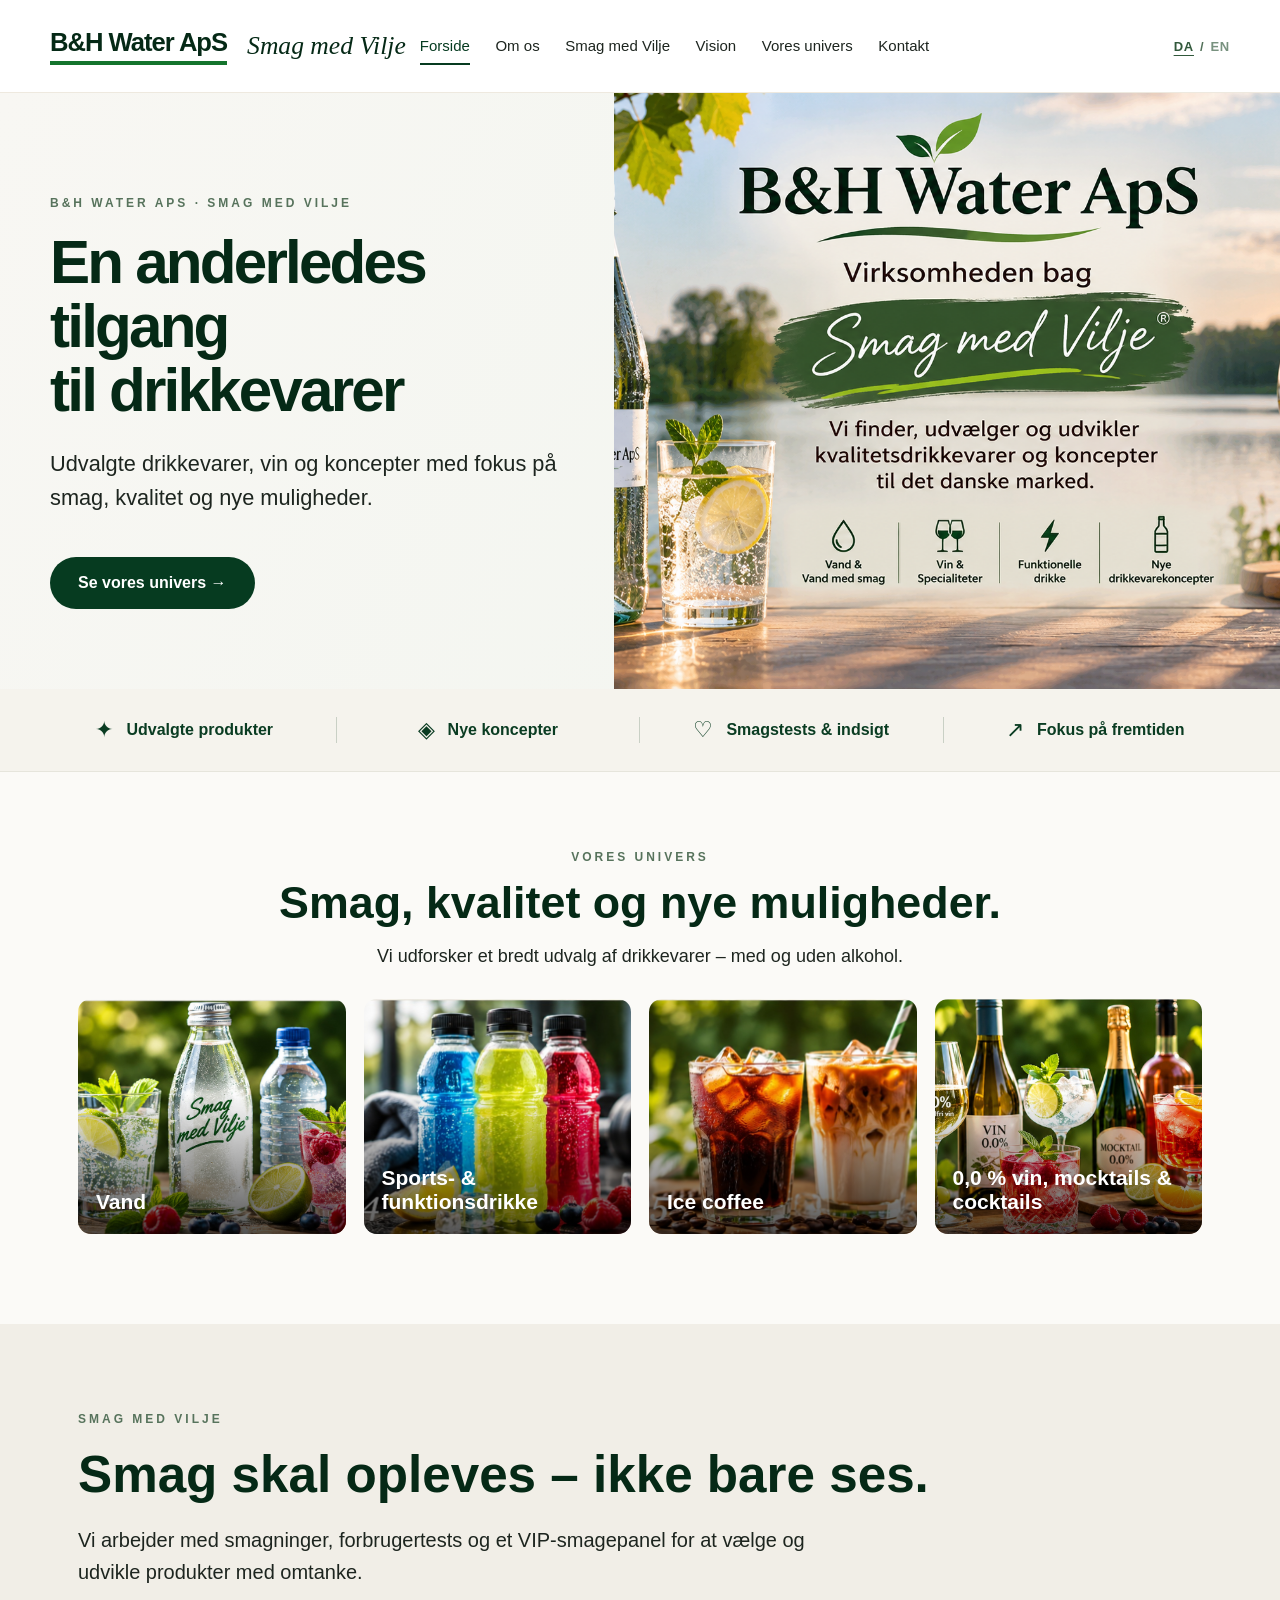
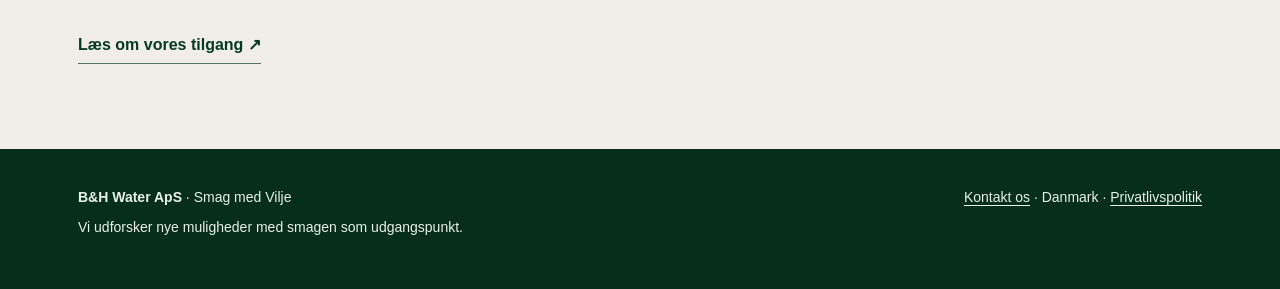
==== index.html @ 1be61343 "Update homepage hero to approved uploaded image" ====
<!DOCTYPE html>

<html lang="da"><head><meta charset="utf-8"/><meta content="width=device-width,initial-scale=1" name="viewport"/><meta content="B&amp;H Water ApS – Smag med Vilje. Udvalgte drikkevarer, vin og nye koncepter." name="description"/><title>Forside | B&amp;H Water ApS</title><link href="style.css" rel="stylesheet"/></head><body>
<header><div class="nav"><a aria-label="B&amp;H Water ApS – forside" class="brand" href="index.html"><span class="brand-name">B&amp;H Water ApS</span><span class="brand-script">Smag med Vilje</span></a><nav aria-label="Hovedmenu"><a class="active" href="index.html">Forside</a><a href="om-os.html">Om os</a><a href="smag-med-vilje.html">Smag med Vilje</a><a href="vision.html">Vision</a><a href="vores-univers.html">Vores univers</a><a href="kontakt.html">Kontakt</a></nav><div aria-label="Vælg sprog" class="language-switch"><a aria-current="page" href="index.html" lang="da">DA</a><span aria-hidden="true"> / </span><a href="en/index.html" lang="en">EN</a></div></div></header>
<main><section class="new-home-hero"><div class="new-home-hero-inner"><div class="new-home-copy"><span class="eyebrow">B&amp;H WATER APS · SMAG MED VILJE</span><h1>En anderledes tilgang<br/>til drikkevarer</h1><p>Udvalgte drikkevarer, vin og koncepter med fokus på smag, kvalitet og nye muligheder.</p><a class="button" href="vores-univers.html">Se vores univers <span aria-hidden="true">→</span></a></div><div aria-label="B&H Water ApS og Smag med Vilje – nyt forsidebillede" class="new-home-visual" role="img" style="background-image:url('forsideUden%20titel.png')"></div></div></section>
<section aria-label="Det vi lægger vægt på" class="new-home-values"><div class="new-home-values-inner"><div>✦ <span>Udvalgte produkter</span></div><div>◈ <span>Nye koncepter</span></div><div>♡ <span>Smagstests &amp; indsigt</span></div><div>↗ <span>Fokus på fremtiden</span></div></div></section>
<section class="new-home-categories wrap"><div class="new-home-section-title"><span class="eyebrow">VORES UNIVERS</span><h2>Smag, kvalitet og nye muligheder.</h2><p>Vi udforsker et bredt udvalg af drikkevarer – med og uden alkohol.</p></div><div class="new-home-grid"><a class="new-home-tile" href="vores-univers.html"><img alt="Vand med og uden smag" src="assets/univers-1.jpg"/><span>Vand</span></a><a class="new-home-tile" href="vores-univers.html"><img alt="Sportsdrikke" src="assets/univers-4.jpg"/><span>Sports- &amp; funktionsdrikke</span></a><a class="new-home-tile" href="vores-univers.html"><img alt="Ice coffee" src="assets/univers-5.jpg"/><span>Ice coffee</span></a><a class="new-home-tile" href="vores-univers.html"><img alt="Drikke med og uden alkohol" src="assets/univers-6.jpg"/><span>0,0 % vin, mocktails &amp; cocktails</span></a></div></section>
<section class="new-home-outro"><div class="wrap"><span class="eyebrow">SMAG MED VILJE</span><h2>Smag skal opleves – ikke bare ses.</h2><p>Vi arbejder med smagninger, forbrugertests og et VIP-smagepanel for at vælge og udvikle produkter med omtanke.</p><a class="text-link" href="smag-med-vilje.html">Læs om vores tilgang ↗</a></div></section></main>
<footer><div class="wrap"><div><strong>B&amp;H Water ApS</strong> · Smag med Vilje<p>Vi udforsker nye muligheder med smagen som udgangspunkt.</p></div><div><a href="kontakt.html">Kontakt os</a> · Danmark · <a href="privatlivspolitik.html">Privatlivspolitik</a></div></div></footer></body></html>
---- style.css ----
:root{--green:#063b20;--deep:#052916;--cream:#f7f3ec;--sand:#e8dfd0;--ink:#1d251f}*{box-sizing:border-box}body{margin:0;color:var(--ink);font-family:Arial,Helvetica,sans-serif;background:#fbfaf7}a{color:inherit;text-decoration:none}header{background:#fff;position:sticky;top:0;z-index:5;border-bottom:1px solid #eee9df}.nav{max-width:1240px;margin:auto;min-height:92px;display:flex;align-items:center;justify-content:space-between;gap:25px;padding:14px 30px}.brand{display:flex;align-items:center;gap:20px;color:var(--deep)}.brand-name{font-size:clamp(19px,2vw,30px);font-weight:800;letter-spacing:-1px;border-bottom:4px solid #14742d;padding-bottom:4px}.brand-script{font-family:Georgia,serif;font-size:clamp(19px,2vw,30px);font-style:italic;white-space:nowrap}nav{display:flex;flex-wrap:wrap;gap:clamp(12px,2vw,28px)}nav a{font-size:15px;padding:9px 0;border-bottom:2px solid transparent}nav a:hover,nav a.active{color:var(--green);border-color:var(--green)}.home{max-width:1671px;margin:auto;position:relative;line-height:0}.home img{width:100%;height:auto;display:block}.hotspot{position:absolute;display:block;line-height:1;outline-offset:2px}.hotspot:focus-visible{outline:3px solid #3b8c53;border-radius:8px}.home-mobile{display:none}.wrap{max-width:1180px;margin:auto;padding:0 28px}.hero{background:linear-gradient(120deg,#f7f2e9,#fff 75%);padding:90px 0 100px}.eyebrow{text-transform:uppercase;letter-spacing:3px;font-size:12px;color:#57735c;font-weight:700}.hero h1{font-size:clamp(44px,6vw,80px);letter-spacing:-3px;line-height:1.05;color:var(--deep);max-width:800px;margin:22px 0}.lead{font-size:clamp(19px,2vw,24px);line-height:1.5;max-width:740px}.split{display:grid;grid-template-columns:1.05fr .95fr;gap:70px;align-items:center;padding:80px 0}.split h2,.section h2{font-size:clamp(30px,4vw,50px);line-height:1.15;letter-spacing:-1px;color:var(--deep);margin:0 0 24px}.split p,.section p{font-size:18px;line-height:1.75}.photo{min-height:360px;border-radius:3px;overflow:hidden;background:#e9e2d4}.photo img{display:block;width:100%;height:100%;object-fit:cover}.photo-water{background:linear-gradient(135deg,#dce6d7,#f6e6c7);display:flex;align-items:center;justify-content:center}.photo-water:after{content:'SMAG MED VILJE';font:italic 35px Georgia,serif;color:#134626;letter-spacing:3px;border:2px solid #69866d;border-radius:150px;padding:90px 28px;transform:rotate(-9deg)}.quote{background:var(--deep);color:#fff;padding:64px 30px;text-align:center}.quote p{font:italic clamp(25px,3.5vw,44px) Georgia,serif;max-width:900px;margin:auto;line-height:1.4}.section{padding:80px 0}.cards{display:grid;grid-template-columns:repeat(3,1fr);gap:18px}.item{border:1px solid #e4ded3;background:white;padding:34px 28px;min-height:230px}.item .num{font:italic 35px Georgia,serif;color:#6c8c73}.item h3{color:var(--deep);font-size:24px;margin:20px 0 12px}.item p{font-size:16px;line-height:1.65;margin:0}.button{display:inline-block;background:var(--green);color:#fff;padding:17px 28px;border-radius:35px;font-weight:700;margin-top:20px}.button:hover{background:#126133}.soft{background:#f2eee6}.contact{max-width:700px}.contact-row{padding:20px 0;border-bottom:1px solid #ded8ca;font-size:18px}.contact-row strong{display:inline-block;min-width:150px;color:var(--deep)}footer{background:#062e1a;color:#e8f0e8;padding:40px 0;font-size:14px}footer .wrap{display:flex;justify-content:space-between;gap:20px;flex-wrap:wrap}footer a{text-decoration:underline;text-underline-offset:3px}.note{font-size:14px!important;color:#667166}.home-links{max-width:1200px;margin:30px auto 50px;padding:0 24px;display:flex;justify-content:center;gap:15px;flex-wrap:wrap}.home-links a{border:1px solid #c9d1c6;padding:12px 17px;border-radius:25px;color:var(--green)}@media(max-width:800px){.nav{flex-direction:column;gap:15px}.brand{gap:10px}nav{justify-content:center}.split{grid-template-columns:1fr;gap:25px;padding:55px 0}.cards{grid-template-columns:1fr 1fr}.hero{padding:65px 0}.home .hotspot{display:none}.home-mobile{display:block;background:#fff;padding:25px;text-align:center;line-height:1.6}.home-mobile a{display:inline-block;margin:6px;padding:8px 12px;border:1px solid #d8d8d8;border-radius:20px}.home img{width:100%}}@media(max-width:520px){.cards{grid-template-columns:1fr}.brand-name{font-size:20px}.brand-script{font-size:21px}.hero h1{letter-spacing:-1.5px}nav a{font-size:13px}}

.contact-form-panel{margin-top:52px;border-top:1px solid #ded8ca;padding-top:42px}.contact-form-panel h2{font-size:clamp(28px,3vw,38px)}.inquiry-form{margin-top:25px}.form-grid{display:grid;grid-template-columns:repeat(2,minmax(0,1fr));gap:20px}.inquiry-form label{display:block;font-size:15px;font-weight:700;color:var(--deep);margin-bottom:22px}.inquiry-form input,.inquiry-form textarea{display:block;width:100%;margin-top:9px;padding:14px 15px;font:inherit;font-weight:400;color:var(--ink);border:1px solid #c6c8bd;border-radius:5px;background:white}.inquiry-form input:focus,.inquiry-form textarea:focus{outline:2px solid #267347;outline-offset:2px}.inquiry-form textarea{resize:vertical}.form-notice{background:#f4efe5;border-left:3px solid #8c9475;padding:14px 17px;font-size:15px!important;line-height:1.55!important}.inquiry-form .button{border:0;font-size:16px;cursor:pointer}.inquiry-form .button:disabled{opacity:.55;cursor:not-allowed}.inquiry-form .note{margin-top:12px}@media(max-width:600px){.form-grid{grid-template-columns:1fr;gap:0}}

/* Version 2: roligere rytme uden store tomme felter på undersiderne. */
@media(min-width:801px){
 .hero{padding:52px 0 58px}
 .hero h1{font-size:clamp(44px,5.1vw,69px);line-height:1.08;max-width:1000px;margin:17px 0 18px;letter-spacing:-2.4px}
 .hero .lead{font-size:clamp(19px,1.75vw,23px);line-height:1.45;margin:0;max-width:790px}
 .split{padding-top:56px;padding-bottom:62px;gap:60px}
 .section{padding-top:58px;padding-bottom:64px}
 .quote{padding-top:48px;padding-bottom:48px}
 .photo{min-height:310px}
 .contact-form-panel{margin-top:35px;padding-top:32px}
}
@media(max-width:800px){
 .hero{padding:48px 0 52px}
 .hero h1{margin:15px 0 16px}
 .hero .lead{margin:0}
 .section{padding:48px 28px}
 .split{padding:48px 28px}
 .quote{padding:43px 25px}
}

/* Vores univers – editorial visuel præsentation. Kun denne side. */
.universe-page{background:#fbfaf7}.universe-intro{background:linear-gradient(115deg,#f2eee5 0%,#f9f7f2 65%,#fff 100%);border-bottom:1px solid #e7e2d9}.universe-intro-inner{display:grid;grid-template-columns:1.1fr .9fr;align-items:end;gap:75px;padding-top:75px;padding-bottom:70px}.universe-intro h1{font-size:clamp(52px,5.8vw,85px);line-height:1.03;letter-spacing:-3.5px;color:var(--deep);margin:22px 0 0}.universe-intro h1 em{font:italic 0.96em Georgia,serif;font-weight:400;letter-spacing:-2px;color:#52725a}.universe-intro-side p{font-size:clamp(18px,1.55vw,22px);line-height:1.65;margin:0 0 28px}.intro-rule{display:block;height:1px;background:#b7c4b6;margin-bottom:18px}.intro-foot{font-size:11px;font-weight:700;letter-spacing:2px;color:#4d6c56;display:flex;justify-content:space-between}.universe-content{padding-top:48px;padding-bottom:70px}.universe-section-head{display:flex;justify-content:space-between;align-items:baseline;gap:20px;border-bottom:1px solid #deded5;padding-bottom:24px;margin-bottom:34px}.universe-section-head span{font-size:12px;letter-spacing:2px;font-weight:700;color:#56725d}.universe-section-head p{margin:0;font-size:15px;color:#566158}.universe-grid{display:grid;grid-template-columns:repeat(3,minmax(0,1fr));gap:27px 23px}.universe-card{background:#fff;border:1px solid #e8e5dc;overflow:hidden;transition:transform .2s ease,box-shadow .2s ease}.universe-card:hover{transform:translateY(-3px);box-shadow:0 12px 28px #0c2e1712}.universe-visual{height:230px;position:relative;overflow:hidden;background:#e3e9dd}.universe-visual img{display:block;width:100%;height:100%;object-fit:cover;transition:transform .35s ease}.universe-card:hover .universe-visual img{transform:scale(1.035)}.universe-visual:after{content:'';position:absolute;inset:0;background:linear-gradient(180deg,transparent 55%,#0b251b55)}.universe-number{position:absolute;left:20px;bottom:15px;z-index:1;font:italic 32px Georgia,serif;color:#fff}.universe-visual.water img{object-position:48% 50%}.universe-visual.wine img{object-position:50% 45%}.universe-visual.spirit img{object-position:50% 50%}.universe-visual.sport img{object-position:50% 50%}.universe-visual.coffee img{object-position:50% 50%}.universe-visual.cocktails img{object-position:50% 50%}.universe-copy{padding:24px 25px 29px;min-height:205px}.universe-kicker{font-size:10px;font-weight:700;letter-spacing:1.55px;color:#65806b}.universe-copy h2{font-size:26px;letter-spacing:-.7px;color:var(--deep);margin:10px 0 11px}.universe-copy p{font-size:15px;line-height:1.65;margin:0;color:#333e36}.universe-disclaimer{font-size:13px;color:#69726b;line-height:1.5;margin:28px 0 0}.universe-outro{background:#092f1b;color:white}.universe-outro-inner{display:flex;justify-content:space-between;align-items:center;gap:35px;padding-top:57px;padding-bottom:60px}.universe-outro .eyebrow{color:#a8c6ac}.universe-outro h2{font-size:clamp(35px,4vw,57px);letter-spacing:-1.5px;line-height:1.12;margin:13px 0}.universe-outro p{max-width:520px;line-height:1.6;color:#dce8df}.universe-cta{background:#fff;color:#0a381f;border-radius:40px;padding:17px 25px;font-weight:700;white-space:nowrap}.universe-cta span{margin-left:25px}@media(max-width:900px){.universe-intro-inner{gap:30px}.universe-grid{grid-template-columns:repeat(2,minmax(0,1fr))}.universe-intro h1{font-size:clamp(47px,7vw,70px)}}@media(max-width:650px){.universe-intro-inner{grid-template-columns:1fr;padding-top:48px;padding-bottom:45px}.universe-intro h1{font-size:49px;letter-spacing:-2px}.universe-grid{grid-template-columns:1fr}.universe-section-head{display:block}.universe-section-head p{margin-top:10px}.universe-visual{height:240px}.universe-copy{min-height:0}.universe-outro-inner{display:block}.universe-cta{display:inline-block;margin-top:20px}}

/* Version 3: redaktionelt design til leverandørpræsentation */
.editorial-head{background:#f3efe7;border-bottom:1px solid #e5dfd3}.editorial-head-grid{display:grid;grid-template-columns:1.3fr .7fr;align-items:end;gap:75px;padding-top:78px;padding-bottom:72px}.editorial-head h1{font-size:clamp(44px,5.4vw,76px);line-height:1.08;letter-spacing:-2.8px;color:var(--deep);margin:21px 0 0}.editorial-head h1 em,.editorial-process h2 em,.section-heading-row h2 em{font:italic .92em Georgia,serif;color:#53745c;letter-spacing:-1.7px}.editorial-head-grid>p{font-size:20px;line-height:1.65;margin:0 0 5px;color:#394b3e}.editorial-feature{display:grid;grid-template-columns:1fr .92fr;gap:76px;align-items:center;padding-top:78px;padding-bottom:82px}.editorial-feature-reverse{grid-template-columns:.92fr 1fr}.section-tag{font-size:12px;letter-spacing:2px;color:#52735b;font-weight:700}.editorial-feature h2,.section-heading-row h2,.editorial-process h2{font-size:clamp(34px,3.8vw,54px);letter-spacing:-1.5px;line-height:1.16;color:var(--deep);margin:22px 0 23px}.editorial-feature p,.editorial-process p{font-size:17px;line-height:1.8;color:#3b483f}.editorial-image{margin:0;background:#e4e9df}.editorial-image img{width:100%;height:380px;object-fit:cover;display:block}.editorial-image figcaption{font-size:12px;letter-spacing:.3px;padding:13px 16px;color:#607065;background:#f2f0e9}.editorial-band{background:#f1eee7;padding:75px 0 82px}.section-heading-row{display:grid;grid-template-columns:1fr .7fr;align-items:end;gap:65px;margin-bottom:35px}.section-heading-row p{font-size:18px;line-height:1.7;color:#4c5b50;margin:0 0 7px}.market-grid{display:grid;grid-template-columns:repeat(4,1fr);gap:1px;background:#cfd6cb;border:1px solid #cfd6cb}.market-grid article{background:#fbfaf7;padding:28px 25px;min-height:230px}.market-grid article>span,.vision-pillars article>span{font:italic 28px Georgia,serif;color:#668c70}.market-grid h3,.vision-pillars h3{font-size:21px;color:var(--deep);line-height:1.25;margin:20px 0 12px}.market-grid p,.vision-pillars p{font-size:15px;line-height:1.7;color:#435047}.editorial-process{display:grid;grid-template-columns:1fr .85fr;gap:80px;padding-top:85px;padding-bottom:90px}.steps{list-style:none;margin:0;padding:0;border-top:1px solid #ccd5c9}.steps li{display:flex;gap:23px;padding:23px 0;border-bottom:1px solid #ccd5c9}.steps b{font:italic 27px Georgia,serif;color:#608368;font-weight:400}.steps strong{display:block;font-size:18px;color:var(--deep);margin-bottom:7px}.steps small{display:block;font-size:15px;line-height:1.55;color:#5b685f}.text-link{display:inline-block;color:var(--green);border-bottom:1px solid #53745c;padding:9px 0;font-weight:700;margin-top:18px}.text-link span{margin-left:16px}.editorial-cta{background:#092f1b;color:white;text-align:center;padding:75px 0 85px}.editorial-cta .eyebrow{color:#b4cbb7}.editorial-cta h2{font-size:clamp(32px,4vw,54px);line-height:1.2;letter-spacing:-1.3px;margin:19px auto;max-width:830px}.editorial-cta p{font-size:17px;line-height:1.6;max-width:640px;margin:0 auto 10px;color:#e2eae3}.editorial-cta .button{background:white;color:var(--deep)}.vip-layout{display:grid;grid-template-columns:.9fr 1.1fr;gap:65px;align-items:center}.vip-art{min-height:310px;background:radial-gradient(circle at 25% 20%,#316c47,#0a3820 70%);color:#fff;display:flex;flex-direction:column;align-items:center;justify-content:center;padding:30px;text-align:center}.vip-art span{font:italic 76px Georgia,serif;letter-spacing:-4px}.vip-art strong{font:italic 32px Georgia,serif;margin:5px 0 25px}.vip-art small{letter-spacing:2px;font-size:10px;color:#d1e0d4}.vip-layout h3{font-size:30px;letter-spacing:-.7px;color:var(--deep);margin:0 0 16px}.vip-layout p{font-size:17px;line-height:1.8}.vision-pillars{display:grid;grid-template-columns:repeat(3,1fr);gap:35px}.vision-pillars article{border-top:1px solid #a5b8a7;padding-top:22px}
@media(max-width:900px){.editorial-head-grid,.editorial-feature,.editorial-feature-reverse,.editorial-process,.section-heading-row,.vip-layout{grid-template-columns:1fr;gap:30px}.editorial-head-grid{padding-top:55px;padding-bottom:50px}.editorial-feature,.editorial-process{padding-top:55px;padding-bottom:60px}.market-grid{grid-template-columns:repeat(2,1fr)}.editorial-band{padding:55px 0}.editorial-image img{height:320px}}
@media(max-width:560px){.editorial-head h1{letter-spacing:-1.5px}.market-grid,.vision-pillars{grid-template-columns:1fr}.market-grid article{min-height:0}.editorial-image img{height:240px}.editorial-cta{padding:55px 0}.vip-art{min-height:230px}}

/* Version 4: indhold og forbedrede sektioner */
.tasting-manifesto{padding:35px 0 45px;max-width:1000px}.tasting-manifesto p{font-size:clamp(17px,1.45vw,22px);line-height:1.6;max-width:900px}.tasting-manifesto .lead{font-family:Georgia,serif;font-size:clamp(25px,2.3vw,36px);font-style:italic;color:#103d27}.tasting-manifesto .manifesto-close{font-weight:750;color:#103d27}.taste-three{padding-top:75px;padding-bottom:85px}.taste-grid{display:grid;grid-template-columns:repeat(3,minmax(0,1fr));gap:20px;margin-top:35px}.taste-grid article{background:#f5f2eb;border-radius:18px;padding:30px;border:1px solid #e3dfd3}.taste-grid h3{font-size:clamp(22px,1.7vw,28px);line-height:1.2;color:#07331e;margin:16px 0}.taste-grid p{line-height:1.65}.taste-index{font:italic 30px Georgia,serif;color:#6b9174}.market-grid-friendly article{border-radius:18px;overflow:hidden;box-shadow:0 10px 30px #143c2514;border:1px solid #e4e8dc;background:#fff;padding-top:165px;position:relative}.market-grid-friendly article:before{content:"";position:absolute;left:0;right:0;top:0;height:150px;background-image:url('assets/kundesegmenter.png');background-size:400% auto;background-position:0 15%;background-repeat:no-repeat}.market-grid-friendly .market-card-2:before{background-position:33.33% 15%}.market-grid-friendly .market-card-3:before{background-position:66.66% 15%}.market-grid-friendly .market-card-4:before{background-position:100% 15%}.market-intro{max-width:780px;margin:0 0 22px}.market-intro p,.market-footnote{line-height:1.6;color:#516358}.market-footnote{margin-top:22px}.vision-future{padding-top:65px;padding-bottom:75px}.vision-future h2{max-width:750px}.vision-future p{max-width:820px;line-height:1.7;font-size:20px}@media(max-width:850px){.taste-grid{grid-template-columns:1fr}.market-grid-friendly article{padding-top:170px}.tasting-manifesto{padding:25px 0 40px}}

/* Smagsoplevelser: roligt redaktionelt layout med plads til hele den godkendte tekst */
.tasting-evenings{grid-template-columns:.86fr 1.14fr;gap:58px;align-items:start}
.tasting-evenings .editorial-image{position:sticky;top:115px}
.tasting-evenings .editorial-image img{height:auto;aspect-ratio:4/5;object-fit:cover}
.tasting-evenings h2{font-size:clamp(32px,3.25vw,47px)}
.tasting-evenings p{font-size:16.5px;line-height:1.68;margin:0 0 17px}
.tasting-evenings .tasting-evenings-lead{font:italic 23px/1.4 Georgia,serif;color:#123e28;margin:0 0 22px}
@media(max-width:900px){.tasting-evenings{grid-template-columns:1fr;gap:30px}.tasting-evenings .editorial-image{position:static}.tasting-evenings .editorial-image img{aspect-ratio:16/10}}

/* Version 7: vis hele originalbilledet ved smageaftener uden beskæring */
.tasting-evenings .editorial-image img{display:block;width:100%;height:auto;aspect-ratio:auto;object-fit:contain;object-position:center}
@media(max-width:900px){.tasting-evenings .editorial-image img{height:auto;aspect-ratio:auto;object-fit:contain}}

/* Version 10: three welcoming, airy direction cards on Vision page */
.vision-pillars{gap:20px;margin-top:24px}
.vision-pillars article{background:#fffefa;border:1px solid #dce3d8;border-radius:15px;padding:26px 28px 30px;box-shadow:0 5px 20px rgba(6,59,32,.045);transition:transform .2s ease,box-shadow .2s ease}
.vision-pillars article:hover{transform:translateY(-3px);box-shadow:0 12px 26px rgba(6,59,32,.085)}
.vision-pillars .pillar-top{display:flex;justify-content:space-between;align-items:center;min-height:44px}
.vision-pillars .pillar-icon{font-size:35px;line-height:1;color:#2b7443;font-family:Georgia,serif}
.vision-pillars .pillar-num{font:italic 25px Georgia,serif;color:#819888}
.vision-pillars h3{margin:21px 0 12px;font-size:22px}
.vision-pillars p{margin:0;font-size:16px;line-height:1.65}
@media(max-width:800px){.vision-pillars{grid-template-columns:1fr;gap:15px}}

/* Redigerbar forside – version 13 */
.new-home-hero{background:linear-gradient(115deg,#f8f7f3,#f1f5ef);overflow:hidden}.new-home-hero-inner{max-width:1500px;margin:auto;min-height:500px;display:grid;grid-template-columns:48% 52%;align-items:stretch}.new-home-copy{padding:100px 25px 80px max(35px,calc((100vw - 1180px)/2));position:relative;z-index:1}.new-home-copy h1{color:var(--deep);font-size:clamp(42px,4.7vw,73px);letter-spacing:-2.8px;line-height:1.06;margin:20px 0 25px}.new-home-copy p{font-size:clamp(18px,1.7vw,24px);line-height:1.55;max-width:560px}.new-home-visual{background-image:url('assets/forside-hero-ny.png');background-size:cover;background-position:center}.new-home-values{background:#f5f3ed;border-bottom:1px solid #e6e5dc}.new-home-values-inner{max-width:1250px;margin:auto;display:grid;grid-template-columns:repeat(4,1fr);padding:28px 18px}.new-home-values-inner>div{display:flex;align-items:center;justify-content:center;gap:13px;border-right:1px solid #c9d0c5;color:#0a3c22;font-size:22px}.new-home-values-inner>div:last-child{border:0}.new-home-values-inner span{font-size:16px;font-weight:600}.new-home-categories{padding-top:75px;padding-bottom:90px}.new-home-section-title{text-align:center;margin-bottom:32px}.new-home-section-title h2{font-size:clamp(30px,3.5vw,48px);color:var(--deep);margin:12px 0}.new-home-section-title p{font-size:18px}.new-home-grid{display:grid;grid-template-columns:repeat(4,minmax(0,1fr));gap:18px}.new-home-tile{height:235px;position:relative;overflow:hidden;border-radius:13px;background:#e8eee6}.new-home-tile img{width:100%;height:100%;object-fit:cover;display:block;transition:transform .25s}.new-home-tile:hover img{transform:scale(1.04)}.new-home-tile:after{content:'';position:absolute;inset:40% 0 0;background:linear-gradient(transparent,rgba(0,0,0,.68))}.new-home-tile span{position:absolute;z-index:1;bottom:19px;left:18px;right:14px;color:#fff;font-size:21px;line-height:1.15;font-weight:700}.new-home-outro{padding:85px 0;background:#f1eee7}.new-home-outro h2{font-size:clamp(30px,4vw,52px);color:var(--deep);margin:18px 0}.new-home-outro p{font-size:20px;line-height:1.6;max-width:760px}@media(max-width:900px){.new-home-hero-inner{grid-template-columns:1fr}.new-home-copy{padding:60px 28px}.new-home-visual{min-height:330px}.new-home-grid{grid-template-columns:repeat(2,1fr)}.new-home-values-inner{grid-template-columns:repeat(2,1fr);row-gap:20px}.new-home-values-inner>div:nth-child(2){border:0}}@media(max-width:520px){.new-home-grid{grid-template-columns:1fr}.new-home-tile{height:240px}.new-home-values-inner{grid-template-columns:1fr}.new-home-values-inner>div{border:0;justify-content:flex-start;padding-left:22px}.new-home-copy h1{letter-spacing:-1px}}

/* Bilingual language switch */
.nav{display:flex;align-items:center;gap:14px}.nav nav{flex:1}.language-switch{display:flex;align-items:center;gap:6px;white-space:nowrap;font-size:13px;font-weight:700;letter-spacing:.06em;color:#53715a}.language-switch a{color:#31583b;text-decoration:none;opacity:.65}.language-switch a[aria-current="page"]{opacity:1;text-decoration:underline;text-underline-offset:4px}.language-switch a:hover{opacity:1}.official-email{margin:14px auto;max-width:1180px;padding:0 24px}.official-email a{color:#175b36}@media(max-width:850px){.nav{flex-wrap:wrap}.language-switch{margin-left:auto}.nav nav{order:3;flex-basis:100%}}
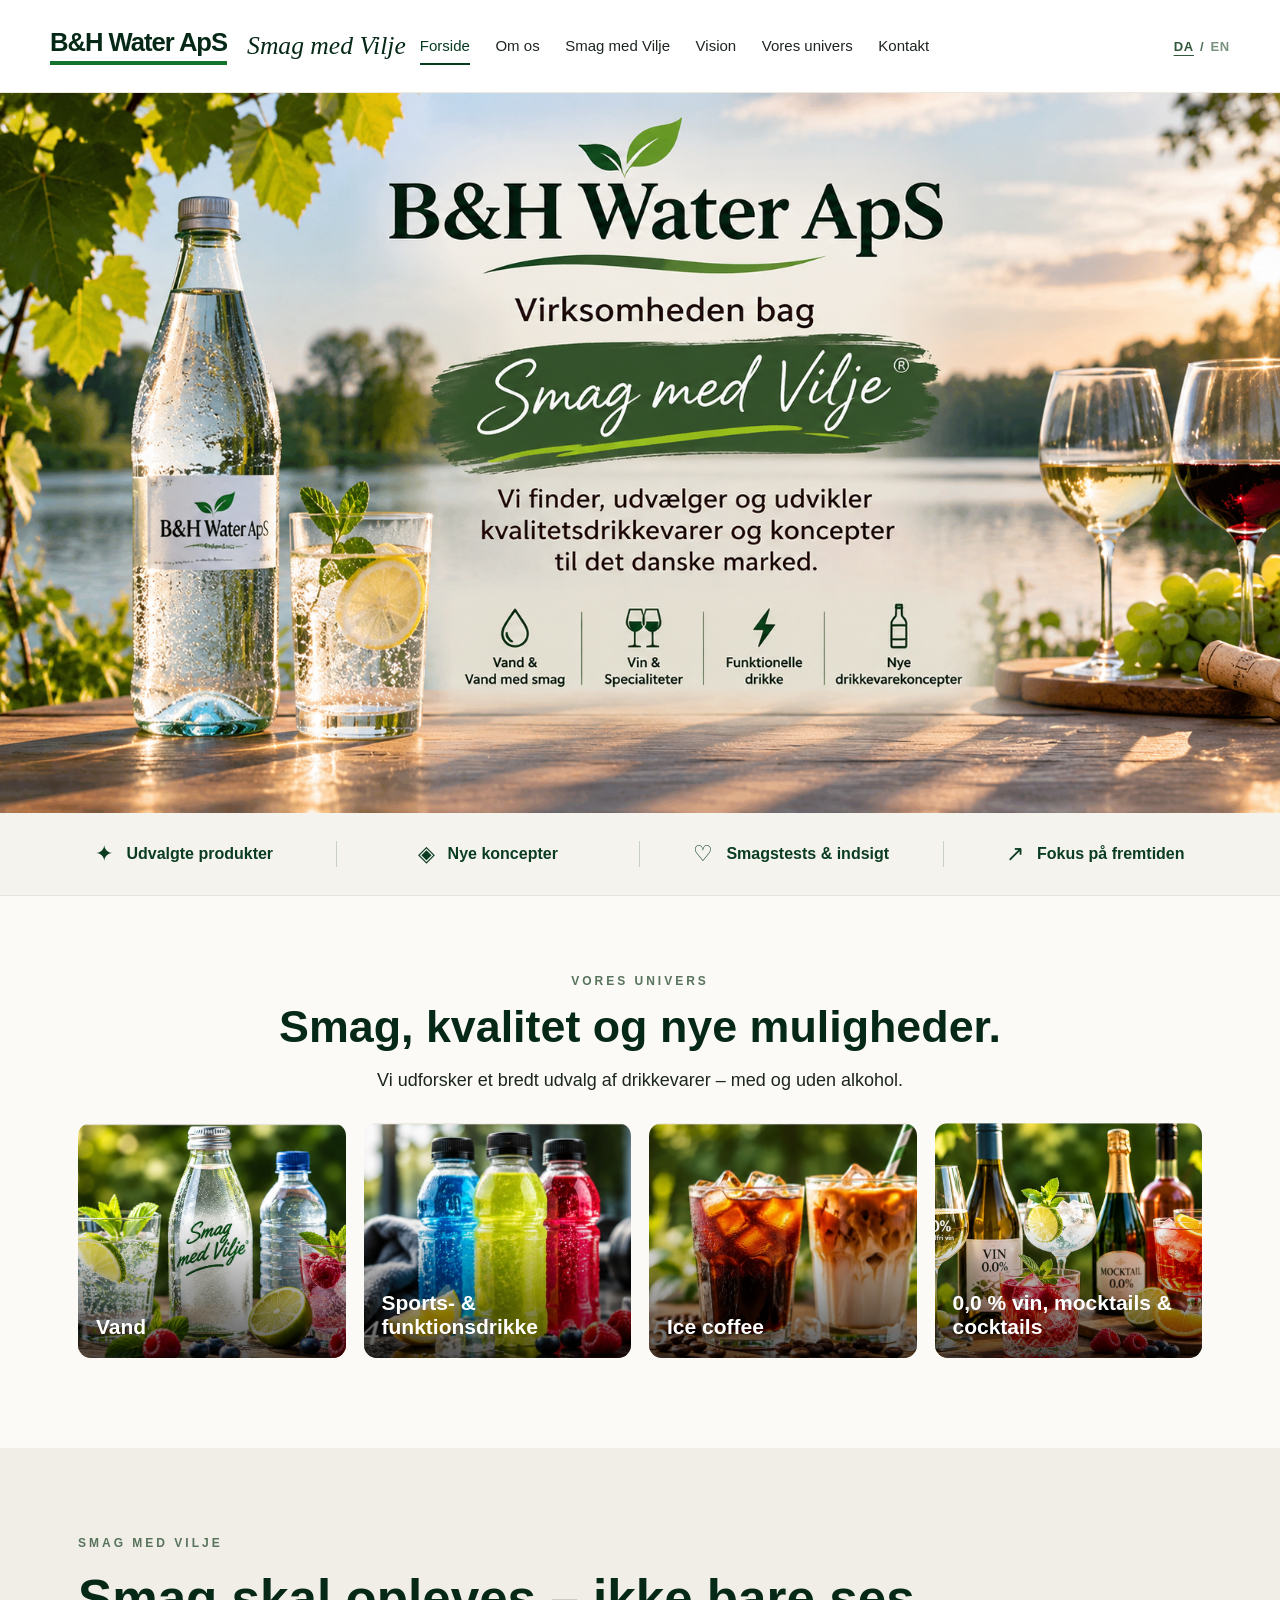
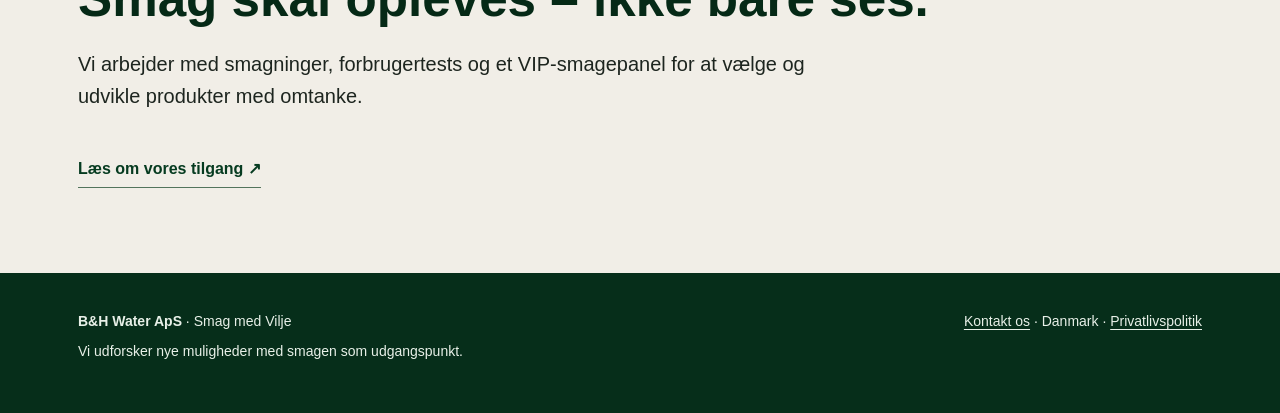
==== commit 1c37ebd2: "Display complete approved homepage graphic without cropping or duplicate copy" ====
--- a/index.html
+++ b/index.html
@@ -2,7 +2,7 @@
 
 <html lang="da"><head><meta charset="utf-8"/><meta content="width=device-width,initial-scale=1" name="viewport"/><meta content="B&amp;H Water ApS – Smag med Vilje. Udvalgte drikkevarer, vin og nye koncepter." name="description"/><title>Forside | B&amp;H Water ApS</title><link href="style.css" rel="stylesheet"/></head><body>
 <header><div class="nav"><a aria-label="B&amp;H Water ApS – forside" class="brand" href="index.html"><span class="brand-name">B&amp;H Water ApS</span><span class="brand-script">Smag med Vilje</span></a><nav aria-label="Hovedmenu"><a class="active" href="index.html">Forside</a><a href="om-os.html">Om os</a><a href="smag-med-vilje.html">Smag med Vilje</a><a href="vision.html">Vision</a><a href="vores-univers.html">Vores univers</a><a href="kontakt.html">Kontakt</a></nav><div aria-label="Vælg sprog" class="language-switch"><a aria-current="page" href="index.html" lang="da">DA</a><span aria-hidden="true"> / </span><a href="en/index.html" lang="en">EN</a></div></div></header>
-<main><section class="new-home-hero"><div class="new-home-hero-inner"><div class="new-home-copy"><span class="eyebrow">B&amp;H WATER APS · SMAG MED VILJE</span><h1>En anderledes tilgang<br/>til drikkevarer</h1><p>Udvalgte drikkevarer, vin og koncepter med fokus på smag, kvalitet og nye muligheder.</p><a class="button" href="vores-univers.html">Se vores univers <span aria-hidden="true">→</span></a></div><div aria-label="B&H Water ApS og Smag med Vilje – nyt forsidebillede" class="new-home-visual" role="img" style="background-image:url('forsideUden%20titel.png')"></div></div></section>
+<main><section class="new-home-hero" aria-label="B&H Water ApS – virksomheden bag Smag med Vilje"><img src="forsideUden%20titel.png" alt="B&H Water ApS – virksomheden bag Smag med Vilje. Vi finder, udvælger og udvikler kvalitetsdrikkevarer og koncepter til det danske marked." style="display:block;width:100%;height:auto" fetchpriority="high"></section>
 <section aria-label="Det vi lægger vægt på" class="new-home-values"><div class="new-home-values-inner"><div>✦ <span>Udvalgte produkter</span></div><div>◈ <span>Nye koncepter</span></div><div>♡ <span>Smagstests &amp; indsigt</span></div><div>↗ <span>Fokus på fremtiden</span></div></div></section>
 <section class="new-home-categories wrap"><div class="new-home-section-title"><span class="eyebrow">VORES UNIVERS</span><h2>Smag, kvalitet og nye muligheder.</h2><p>Vi udforsker et bredt udvalg af drikkevarer – med og uden alkohol.</p></div><div class="new-home-grid"><a class="new-home-tile" href="vores-univers.html"><img alt="Vand med og uden smag" src="assets/univers-1.jpg"/><span>Vand</span></a><a class="new-home-tile" href="vores-univers.html"><img alt="Sportsdrikke" src="assets/univers-4.jpg"/><span>Sports- &amp; funktionsdrikke</span></a><a class="new-home-tile" href="vores-univers.html"><img alt="Ice coffee" src="assets/univers-5.jpg"/><span>Ice coffee</span></a><a class="new-home-tile" href="vores-univers.html"><img alt="Drikke med og uden alkohol" src="assets/univers-6.jpg"/><span>0,0 % vin, mocktails &amp; cocktails</span></a></div></section>
 <section class="new-home-outro"><div class="wrap"><span class="eyebrow">SMAG MED VILJE</span><h2>Smag skal opleves – ikke bare ses.</h2><p>Vi arbejder med smagninger, forbrugertests og et VIP-smagepanel for at vælge og udvikle produkter med omtanke.</p><a class="text-link" href="smag-med-vilje.html">Læs om vores tilgang ↗</a></div></section></main>
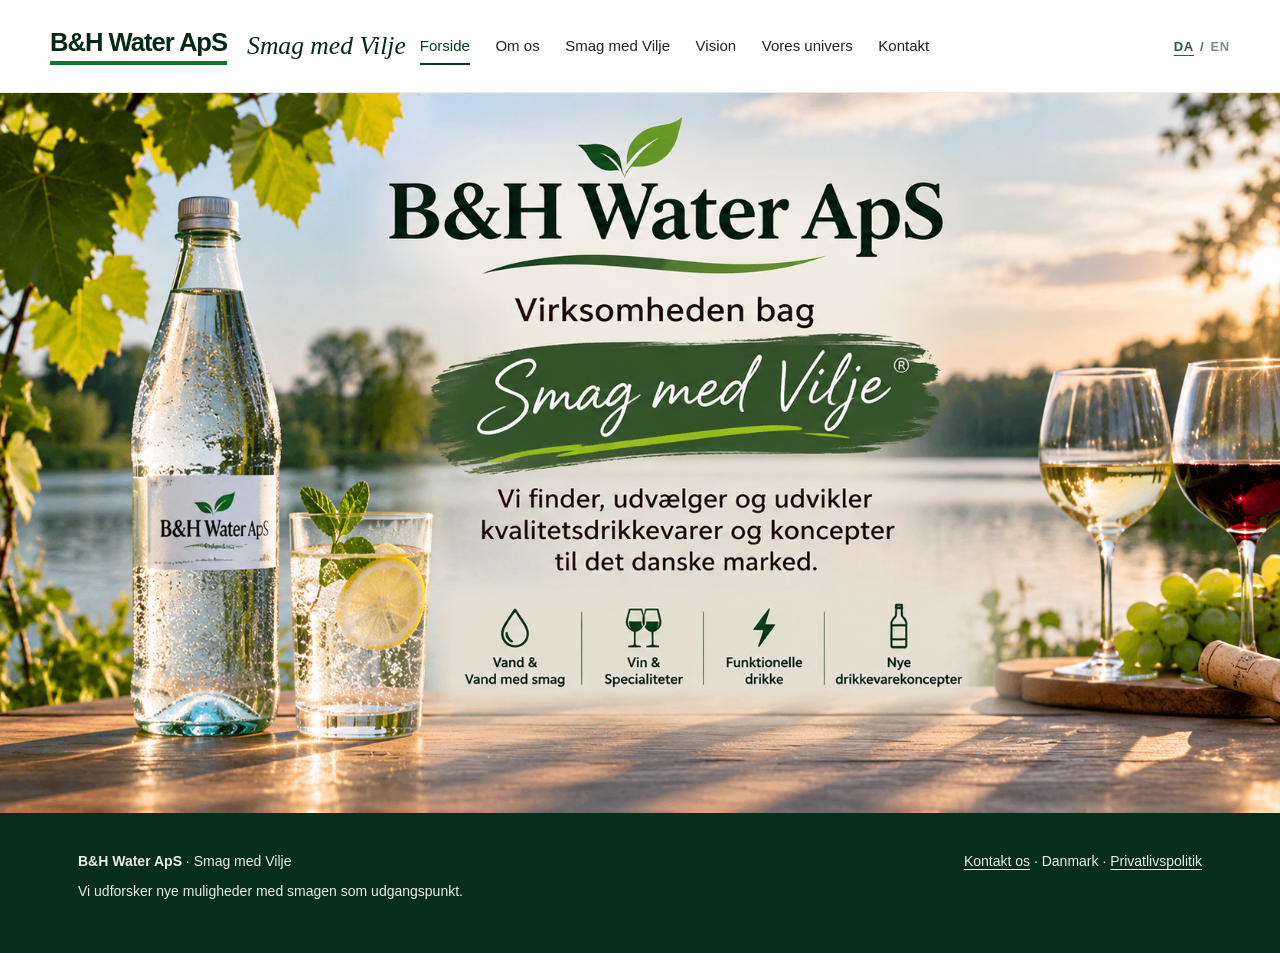
==== commit 0960e33b: "Simplify homepage to hero image only" ====
--- a/index.html
+++ b/index.html
@@ -3,7 +3,5 @@
 <html lang="da"><head><meta charset="utf-8"/><meta content="width=device-width,initial-scale=1" name="viewport"/><meta content="B&amp;H Water ApS – Smag med Vilje. Udvalgte drikkevarer, vin og nye koncepter." name="description"/><title>Forside | B&amp;H Water ApS</title><link href="style.css" rel="stylesheet"/></head><body>
 <header><div class="nav"><a aria-label="B&amp;H Water ApS – forside" class="brand" href="index.html"><span class="brand-name">B&amp;H Water ApS</span><span class="brand-script">Smag med Vilje</span></a><nav aria-label="Hovedmenu"><a class="active" href="index.html">Forside</a><a href="om-os.html">Om os</a><a href="smag-med-vilje.html">Smag med Vilje</a><a href="vision.html">Vision</a><a href="vores-univers.html">Vores univers</a><a href="kontakt.html">Kontakt</a></nav><div aria-label="Vælg sprog" class="language-switch"><a aria-current="page" href="index.html" lang="da">DA</a><span aria-hidden="true"> / </span><a href="en/index.html" lang="en">EN</a></div></div></header>
 <main><section class="new-home-hero" aria-label="B&H Water ApS – virksomheden bag Smag med Vilje"><img src="forsideUden%20titel.png" alt="B&H Water ApS – virksomheden bag Smag med Vilje. Vi finder, udvælger og udvikler kvalitetsdrikkevarer og koncepter til det danske marked." style="display:block;width:100%;height:auto" fetchpriority="high"></section>
-<section aria-label="Det vi lægger vægt på" class="new-home-values"><div class="new-home-values-inner"><div>✦ <span>Udvalgte produkter</span></div><div>◈ <span>Nye koncepter</span></div><div>♡ <span>Smagstests &amp; indsigt</span></div><div>↗ <span>Fokus på fremtiden</span></div></div></section>
-<section class="new-home-categories wrap"><div class="new-home-section-title"><span class="eyebrow">VORES UNIVERS</span><h2>Smag, kvalitet og nye muligheder.</h2><p>Vi udforsker et bredt udvalg af drikkevarer – med og uden alkohol.</p></div><div class="new-home-grid"><a class="new-home-tile" href="vores-univers.html"><img alt="Vand med og uden smag" src="assets/univers-1.jpg"/><span>Vand</span></a><a class="new-home-tile" href="vores-univers.html"><img alt="Sportsdrikke" src="assets/univers-4.jpg"/><span>Sports- &amp; funktionsdrikke</span></a><a class="new-home-tile" href="vores-univers.html"><img alt="Ice coffee" src="assets/univers-5.jpg"/><span>Ice coffee</span></a><a class="new-home-tile" href="vores-univers.html"><img alt="Drikke med og uden alkohol" src="assets/univers-6.jpg"/><span>0,0 % vin, mocktails &amp; cocktails</span></a></div></section>
-<section class="new-home-outro"><div class="wrap"><span class="eyebrow">SMAG MED VILJE</span><h2>Smag skal opleves – ikke bare ses.</h2><p>Vi arbejder med smagninger, forbrugertests og et VIP-smagepanel for at vælge og udvikle produkter med omtanke.</p><a class="text-link" href="smag-med-vilje.html">Læs om vores tilgang ↗</a></div></section></main>
+</main>
 <footer><div class="wrap"><div><strong>B&amp;H Water ApS</strong> · Smag med Vilje<p>Vi udforsker nye muligheder med smagen som udgangspunkt.</p></div><div><a href="kontakt.html">Kontakt os</a> · Danmark · <a href="privatlivspolitik.html">Privatlivspolitik</a></div></div></footer></body></html>
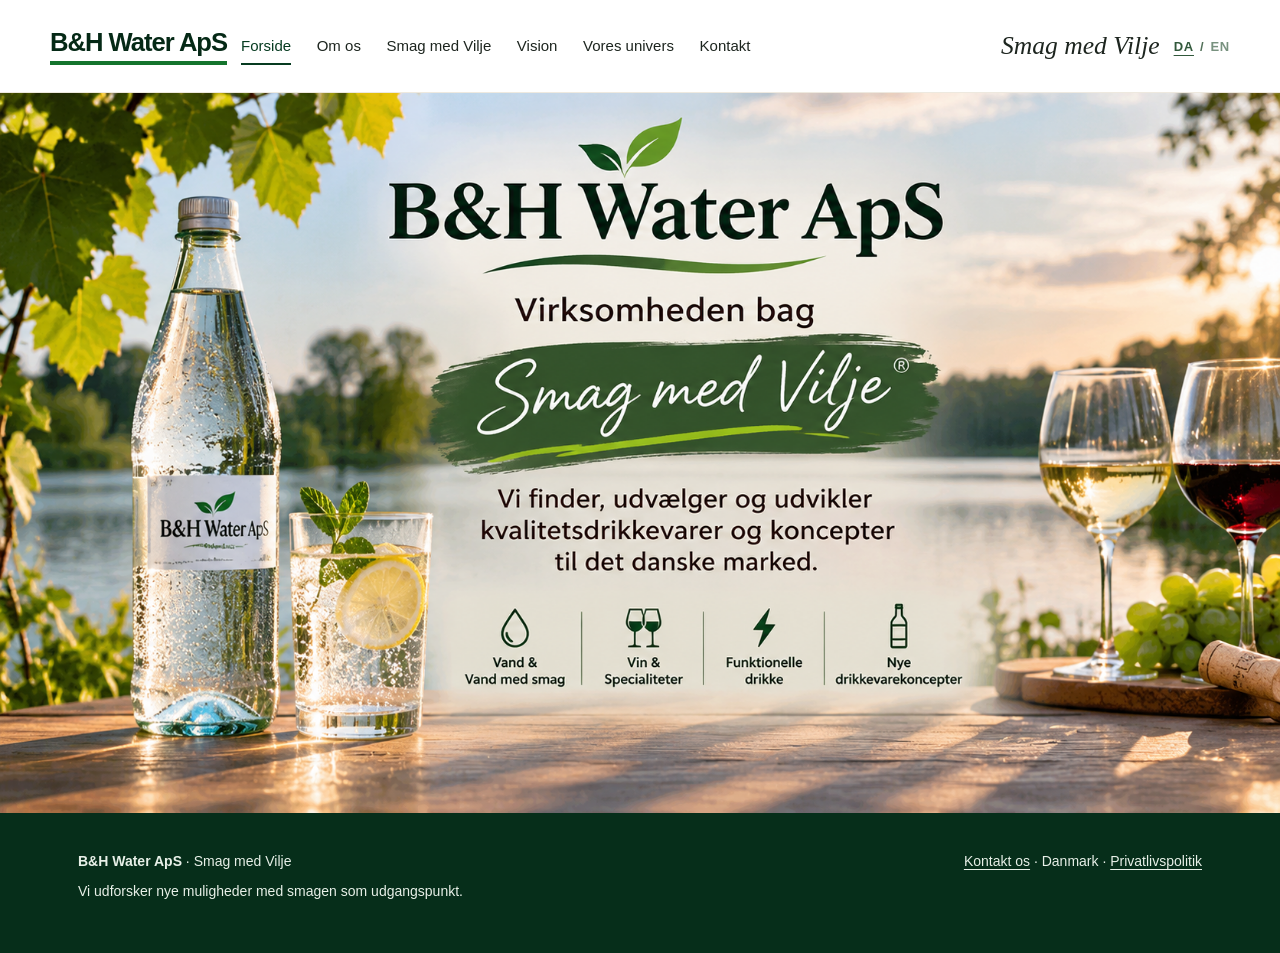
==== commit e7670674: "Move Smag med Vilje wordmark after navigation" ====
--- a/index.html
+++ b/index.html
@@ -1,7 +1,7 @@
 <!DOCTYPE html>
 
 <html lang="da"><head><meta charset="utf-8"/><meta content="width=device-width,initial-scale=1" name="viewport"/><meta content="B&amp;H Water ApS – Smag med Vilje. Udvalgte drikkevarer, vin og nye koncepter." name="description"/><title>Forside | B&amp;H Water ApS</title><link href="style.css" rel="stylesheet"/></head><body>
-<header><div class="nav"><a aria-label="B&amp;H Water ApS – forside" class="brand" href="index.html"><span class="brand-name">B&amp;H Water ApS</span><span class="brand-script">Smag med Vilje</span></a><nav aria-label="Hovedmenu"><a class="active" href="index.html">Forside</a><a href="om-os.html">Om os</a><a href="smag-med-vilje.html">Smag med Vilje</a><a href="vision.html">Vision</a><a href="vores-univers.html">Vores univers</a><a href="kontakt.html">Kontakt</a></nav><div aria-label="Vælg sprog" class="language-switch"><a aria-current="page" href="index.html" lang="da">DA</a><span aria-hidden="true"> / </span><a href="en/index.html" lang="en">EN</a></div></div></header>
+<header><div class="nav"><a aria-label="B&amp;H Water ApS – forside" class="brand" href="index.html"><span class="brand-name">B&amp;H Water ApS</span></a><nav aria-label="Hovedmenu"><a class="active" href="index.html">Forside</a><a href="om-os.html">Om os</a><a href="smag-med-vilje.html">Smag med Vilje</a><a href="vision.html">Vision</a><a href="vores-univers.html">Vores univers</a><a href="kontakt.html">Kontakt</a></nav><span class="brand-script header-script">Smag med Vilje</span><div aria-label="Vælg sprog" class="language-switch"><a aria-current="page" href="index.html" lang="da">DA</a><span aria-hidden="true"> / </span><a href="en/index.html" lang="en">EN</a></div></div></header>
 <main><section class="new-home-hero" aria-label="B&H Water ApS – virksomheden bag Smag med Vilje"><img src="forsideUden%20titel.png" alt="B&H Water ApS – virksomheden bag Smag med Vilje. Vi finder, udvælger og udvikler kvalitetsdrikkevarer og koncepter til det danske marked." style="display:block;width:100%;height:auto" fetchpriority="high"></section>
 </main>
 <footer><div class="wrap"><div><strong>B&amp;H Water ApS</strong> · Smag med Vilje<p>Vi udforsker nye muligheder med smagen som udgangspunkt.</p></div><div><a href="kontakt.html">Kontakt os</a> · Danmark · <a href="privatlivspolitik.html">Privatlivspolitik</a></div></div></footer></body></html>
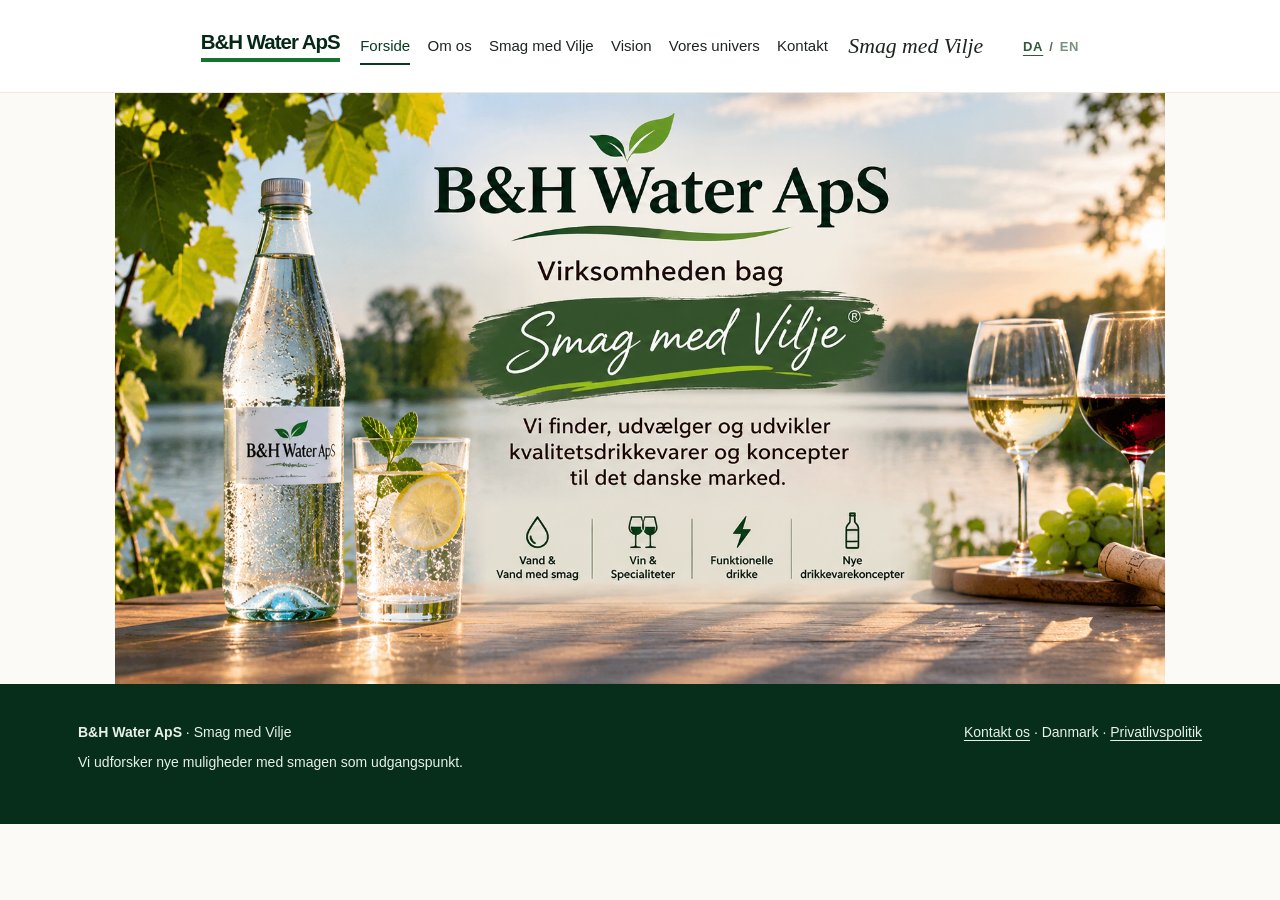
==== commit 9851cf1d: "Refresh homepage stylesheet cache for reduced hero size" ====
--- a/index.html
+++ b/index.html
@@ -1,6 +1,6 @@
 <!DOCTYPE html>
 
-<html lang="da"><head><meta charset="utf-8"/><meta content="width=device-width,initial-scale=1" name="viewport"/><meta content="B&amp;H Water ApS – Smag med Vilje. Udvalgte drikkevarer, vin og nye koncepter." name="description"/><title>Forside | B&amp;H Water ApS</title><link href="style.css" rel="stylesheet"/></head><body>
+<html lang="da"><head><meta charset="utf-8"/><meta content="width=device-width,initial-scale=1" name="viewport"/><meta content="B&amp;H Water ApS – Smag med Vilje. Udvalgte drikkevarer, vin og nye koncepter." name="description"/><title>Forside | B&amp;H Water ApS</title><link href="style.css?v=20261104-hero1050" rel="stylesheet"/></head><body>
 <header><div class="nav"><a aria-label="B&amp;H Water ApS – forside" class="brand" href="index.html"><span class="brand-name">B&amp;H Water ApS</span></a><nav aria-label="Hovedmenu"><a class="active" href="index.html">Forside</a><a href="om-os.html">Om os</a><a href="smag-med-vilje.html">Smag med Vilje</a><a href="vision.html">Vision</a><a href="vores-univers.html">Vores univers</a><a href="kontakt.html">Kontakt</a></nav><span class="brand-script header-script">Smag med Vilje</span><div aria-label="Vælg sprog" class="language-switch"><a aria-current="page" href="index.html" lang="da">DA</a><span aria-hidden="true"> / </span><a href="en/index.html" lang="en">EN</a></div></div></header>
 <main><section class="new-home-hero" aria-label="B&H Water ApS – virksomheden bag Smag med Vilje"><img src="forsideUden%20titel.png" alt="B&H Water ApS – virksomheden bag Smag med Vilje. Vi finder, udvælger og udvikler kvalitetsdrikkevarer og koncepter til det danske marked." style="display:block;width:100%;height:auto" fetchpriority="high"></section>
 </main>
--- a/style.css
+++ b/style.css
@@ -63,3 +63,22 @@
 
 /* Bilingual language switch */
 .nav{display:flex;align-items:center;gap:14px}.nav nav{flex:1}.language-switch{display:flex;align-items:center;gap:6px;white-space:nowrap;font-size:13px;font-weight:700;letter-spacing:.06em;color:#53715a}.language-switch a{color:#31583b;text-decoration:none;opacity:.65}.language-switch a[aria-current="page"]{opacity:1;text-decoration:underline;text-underline-offset:4px}.language-switch a:hover{opacity:1}.official-email{margin:14px auto;max-width:1180px;padding:0 24px}.official-email a{color:#175b36}@media(max-width:850px){.nav{flex-wrap:wrap}.language-switch{margin-left:auto}.nav nav{order:3;flex-basis:100%}}
+
+/* Centered header: company left, menu center, Smag med Vilje after Contact. */
+@media (min-width:851px){
+ .nav{max-width:1700px;justify-content:center;gap:clamp(14px,1.6vw,30px);padding-left:24px;padding-right:24px}
+ .nav nav{flex:0 1 auto;justify-content:center;gap:clamp(12px,1.35vw,25px)}
+ .nav .brand{flex:0 0 auto}
+ .nav .brand-name{font-size:clamp(19px,1.6vw,29px)}
+ .nav .header-script{flex:0 0 auto;font-size:clamp(20px,1.7vw,31px)}
+ .nav .language-switch{flex:0 0 auto;margin-left:clamp(8px,1.5vw,28px)}
+}
+@media (max-width:850px){
+ .nav{justify-content:center}
+ .nav .header-script{order:2}
+ .nav .language-switch{order:2;margin-left:0}
+ .nav nav{justify-content:center}
+}
+
+/* Keep the complete homepage image visible at a more comfortable desktop size. */
+@media (min-width:901px){.new-home-hero{display:flex;justify-content:center;background:#fbfaf7}.new-home-hero>img{width:min(100%,1050px)!important;height:auto!important}}
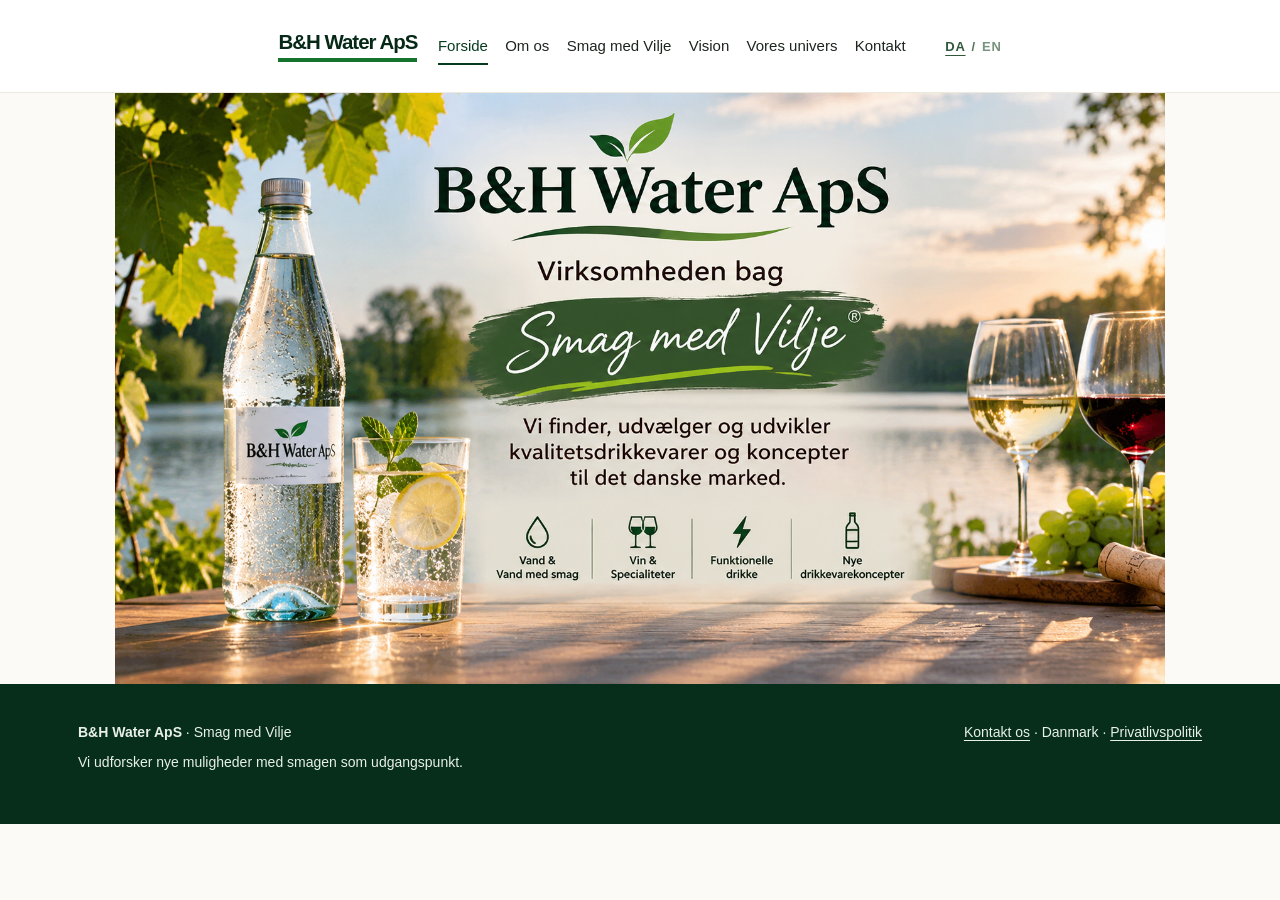
==== commit 177026db: "Remove redundant Smag med Vilje header wordmark" ====
--- a/index.html
+++ b/index.html
@@ -1,7 +1,7 @@
 <!DOCTYPE html>
 
 <html lang="da"><head><meta charset="utf-8"/><meta content="width=device-width,initial-scale=1" name="viewport"/><meta content="B&amp;H Water ApS – Smag med Vilje. Udvalgte drikkevarer, vin og nye koncepter." name="description"/><title>Forside | B&amp;H Water ApS</title><link href="style.css?v=20261104-hero1050" rel="stylesheet"/></head><body>
-<header><div class="nav"><a aria-label="B&amp;H Water ApS – forside" class="brand" href="index.html"><span class="brand-name">B&amp;H Water ApS</span></a><nav aria-label="Hovedmenu"><a class="active" href="index.html">Forside</a><a href="om-os.html">Om os</a><a href="smag-med-vilje.html">Smag med Vilje</a><a href="vision.html">Vision</a><a href="vores-univers.html">Vores univers</a><a href="kontakt.html">Kontakt</a></nav><span class="brand-script header-script">Smag med Vilje</span><div aria-label="Vælg sprog" class="language-switch"><a aria-current="page" href="index.html" lang="da">DA</a><span aria-hidden="true"> / </span><a href="en/index.html" lang="en">EN</a></div></div></header>
-<main><section class="new-home-hero" aria-label="B&H Water ApS – virksomheden bag Smag med Vilje"><img src="forsideUden%20titel.png" alt="B&H Water ApS – virksomheden bag Smag med Vilje. Vi finder, udvælger og udvikler kvalitetsdrikkevarer og koncepter til det danske marked." style="display:block;width:100%;height:auto" fetchpriority="high"></section>
+<header><div class="nav"><a aria-label="B&amp;H Water ApS – forside" class="brand" href="index.html?v=20261104-ny"><span class="brand-name">B&amp;H Water ApS</span></a><nav aria-label="Hovedmenu"><a class="active" href="index.html?v=20261104-ny">Forside</a><a href="om-os.html">Om os</a><a href="smag-med-vilje.html">Smag med Vilje</a><a href="vision.html">Vision</a><a href="vores-univers.html">Vores univers</a><a href="kontakt.html">Kontakt</a></nav><div aria-label="Vælg sprog" class="language-switch"><a aria-current="page" href="index.html?v=20261104-ny" lang="da">DA</a><span aria-hidden="true"> / </span><a href="en/index.html" lang="en">EN</a></div></div></header>
+<main><section class="new-home-hero" aria-label="B&H Water ApS – virksomheden bag Smag med Vilje" style="max-width:1050px;width:100%;margin:0 auto"><img src="forsideUden%20titel.png" alt="B&H Water ApS – virksomheden bag Smag med Vilje. Vi finder, udvælger og udvikler kvalitetsdrikkevarer og koncepter til det danske marked." style="display:block;width:100%;height:auto" fetchpriority="high"></section>
 </main>
 <footer><div class="wrap"><div><strong>B&amp;H Water ApS</strong> · Smag med Vilje<p>Vi udforsker nye muligheder med smagen som udgangspunkt.</p></div><div><a href="kontakt.html">Kontakt os</a> · Danmark · <a href="privatlivspolitik.html">Privatlivspolitik</a></div></div></footer></body></html>
--- a/style.css
+++ b/style.css
@@ -82,3 +82,6 @@
 
 /* Keep the complete homepage image visible at a more comfortable desktop size. */
 @media (min-width:901px){.new-home-hero{display:flex;justify-content:center;background:#fbfaf7}.new-home-hero>img{width:min(100%,1050px)!important;height:auto!important}}
+
+/* Match all subpage content widths to the 1050px homepage presentation. */
+@media (min-width:901px){body>main:not(:has(.new-home-hero)){width:100%;max-width:1050px;margin-left:auto;margin-right:auto}body>main:not(:has(.new-home-hero)) .wrap{max-width:100%;box-sizing:border-box}}
